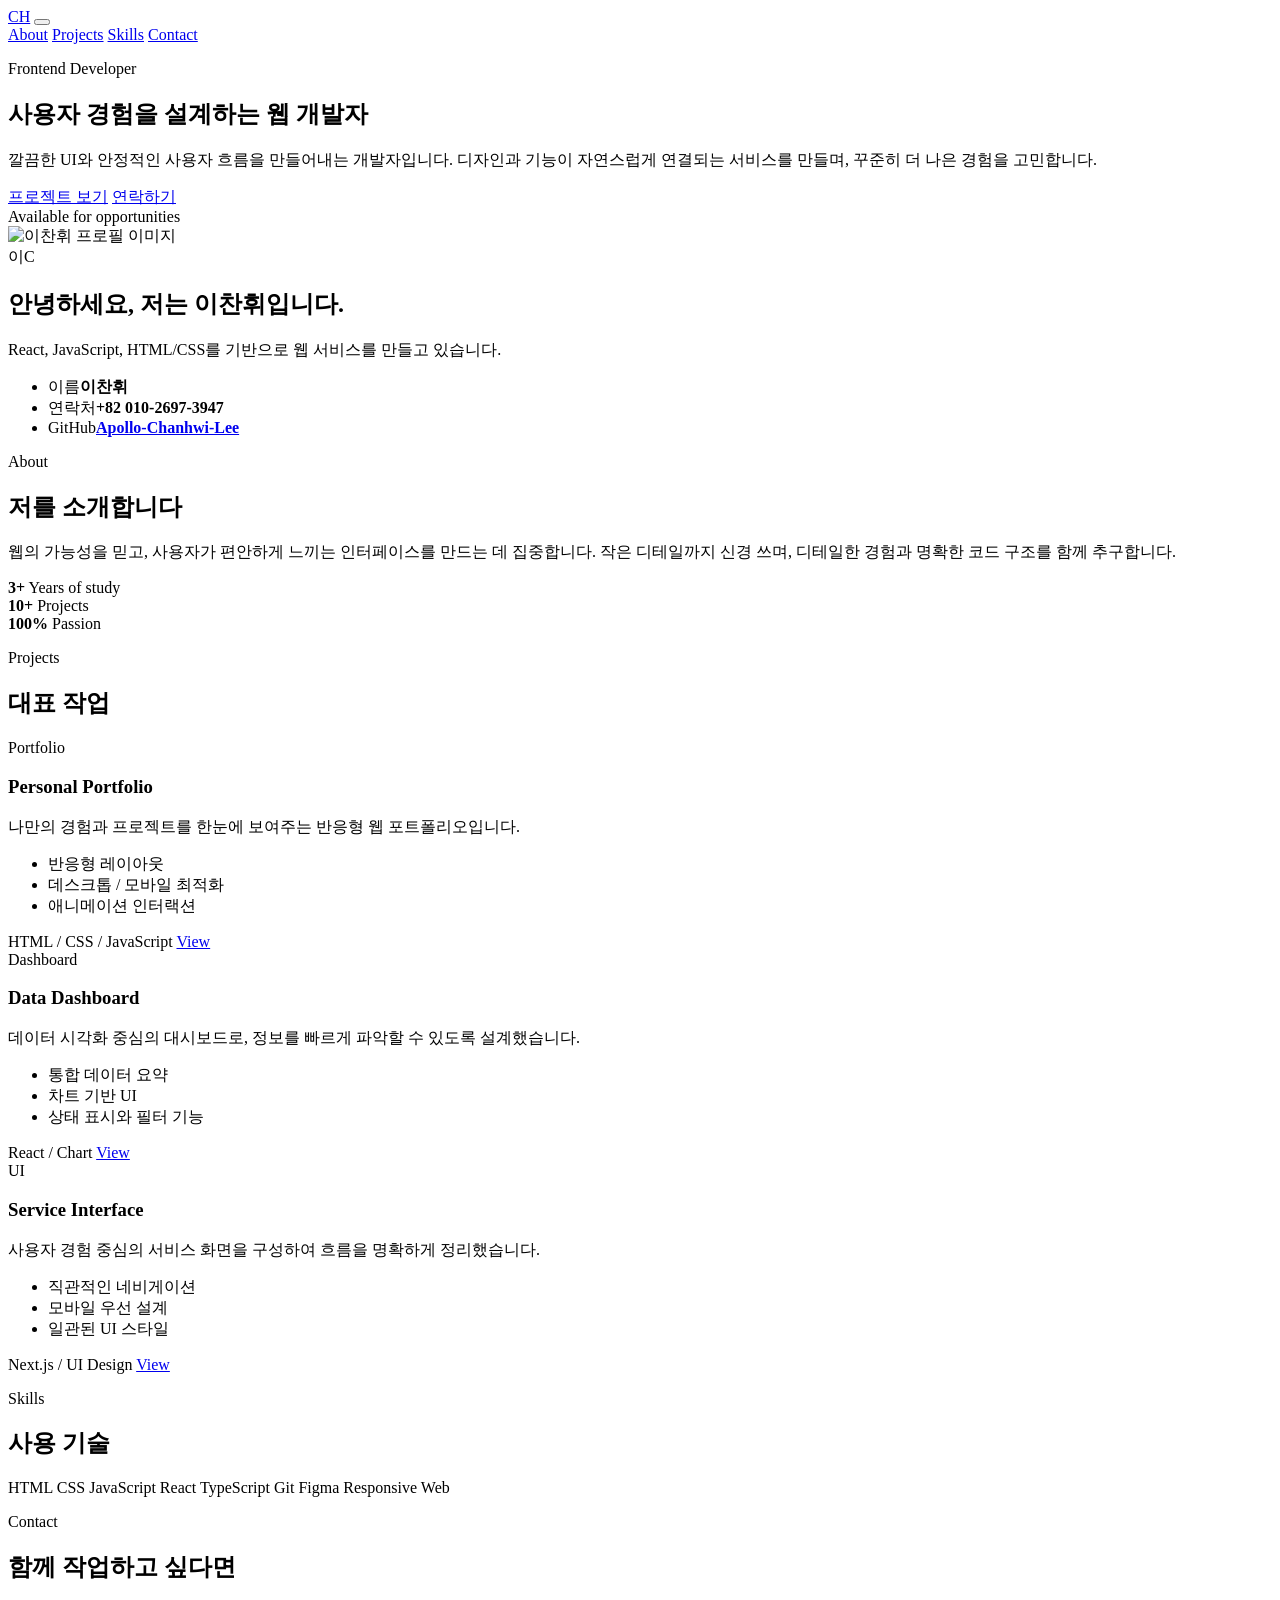
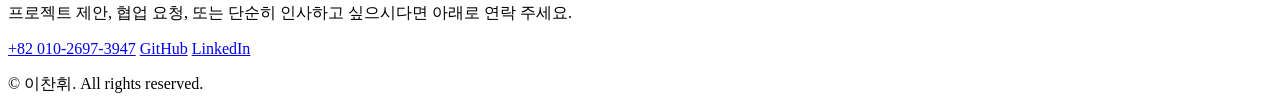
==== index.html @ f0094f94 "Create index.html" ====
<!DOCTYPE html>
<html lang="ko">
  <head>
    <meta charset="UTF-8" />
    <meta name="viewport" content="width=device-width, initial-scale=1.0" />
    <meta name="description" content="이찬휘의 포트폴리오 홈페이지입니다." />
    <title>이찬휘 | Portfolio</title>
    <link rel="stylesheet" href="styles.css" />
  </head>
  <body>
    <div class="background-glow glow-one"></div>
    <div class="background-glow glow-two"></div>

    <header class="site-header">
      <a class="logo" href="#home">CH</a>
      <button class="menu-toggle" aria-label="메뉴 열기" aria-expanded="false">
        <span></span>
        <span></span>
        <span></span>
      </button>
      <nav class="site-nav" aria-label="메인 메뉴">
        <a href="#about">About</a>
        <a href="#projects">Projects</a>
        <a href="#skills">Skills</a>
        <a href="#contact">Contact</a>
      </nav>
    </header>

    <main id="home">
      <section class="hero">
        <div class="hero-content">
          <p class="eyebrow">Frontend Developer</p>
          <h1>사용자 경험을 설계하는 웹 개발자</h1>
          <p class="hero-text">
            깔끔한 UI와 안정적인 사용자 흐름을 만들어내는 개발자입니다.
            디자인과 기능이 자연스럽게 연결되는 서비스를 만들며, 꾸준히 더 나은 경험을 고민합니다.
          </p>
          <div class="hero-actions">
            <a class="btn btn-primary" href="#projects">프로젝트 보기</a>
            <a class="btn btn-secondary" href="#contact">연락하기</a>
          </div>
          <div class="status-pill">Available for opportunities</div>
        </div>

        <aside class="hero-card" aria-label="소개 카드">
          <div class="profile-frame">
            <img class="profile-image" src="assets/profile.svg" alt="이찬휘 프로필 이미지" />
          </div>
          <div class="avatar">이C</div>
          <h2>안녕하세요, 저는 이찬휘입니다.</h2>
          <p>React, JavaScript, HTML/CSS를 기반으로 웹 서비스를 만들고 있습니다.</p>
          <ul class="profile-list">
            <li><span>이름</span><strong>이찬휘</strong></li>
            <li><span>연락처</span><strong>+82 010-2697-3947</strong></li>
            <li><span>GitHub</span><strong><a href="https://github.com/Apollo-Chanhwi-Lee" target="_blank" rel="noreferrer">Apollo-Chanhwi-Lee</a></strong></li>
          </ul>
        </aside>
      </section>

      <section id="about" class="section">
        <div class="section-heading">
          <p class="eyebrow">About</p>
          <h2>저를 소개합니다</h2>
        </div>
        <div class="about-grid">
          <div class="about-card">
            <p>
              웹의 가능성을 믿고, 사용자가 편안하게 느끼는 인터페이스를 만드는 데 집중합니다.
              작은 디테일까지 신경 쓰며, 디테일한 경험과 명확한 코드 구조를 함께 추구합니다.
            </p>
          </div>
          <div class="stats-grid">
            <div>
              <strong>3+</strong>
              <span>Years of study</span>
            </div>
            <div>
              <strong>10+</strong>
              <span>Projects</span>
            </div>
            <div>
              <strong>100%</strong>
              <span>Passion</span>
            </div>
          </div>
        </div>
      </section>

      <section id="projects" class="section">
        <div class="section-heading">
          <p class="eyebrow">Projects</p>
          <h2>대표 작업</h2>
        </div>
        <div class="card-grid">
          <article class="card project-card">
            <div class="project-tag">Portfolio</div>
            <h3>Personal Portfolio</h3>
            <p>나만의 경험과 프로젝트를 한눈에 보여주는 반응형 웹 포트폴리오입니다.</p>
            <ul>
              <li>반응형 레이아웃</li>
              <li>데스크톱 / 모바일 최적화</li>
              <li>애니메이션 인터랙션</li>
            </ul>
            <div class="project-footer">
              <span>HTML / CSS / JavaScript</span>
              <a href="https://github.com/Apollo-Chanhwi-Lee/Portfolio" target="_blank" rel="noreferrer">View</a>
            </div>
          </article>
          <article class="card project-card">
            <div class="project-tag">Dashboard</div>
            <h3>Data Dashboard</h3>
            <p>데이터 시각화 중심의 대시보드로, 정보를 빠르게 파악할 수 있도록 설계했습니다.</p>
            <ul>
              <li>통합 데이터 요약</li>
              <li>차트 기반 UI</li>
              <li>상태 표시와 필터 기능</li>
            </ul>
            <div class="project-footer">
              <span>React / Chart</span>
              <a href="https://github.com/Apollo-Chanhwi-Lee/Portfolio" target="_blank" rel="noreferrer">View</a>
            </div>
          </article>
          <article class="card project-card">
            <div class="project-tag">UI</div>
            <h3>Service Interface</h3>
            <p>사용자 경험 중심의 서비스 화면을 구성하여 흐름을 명확하게 정리했습니다.</p>
            <ul>
              <li>직관적인 네비게이션</li>
              <li>모바일 우선 설계</li>
              <li>일관된 UI 스타일</li>
            </ul>
            <div class="project-footer">
              <span>Next.js / UI Design</span>
              <a href="https://github.com/Apollo-Chanhwi-Lee/Portfolio" target="_blank" rel="noreferrer">View</a>
            </div>
          </article>
        </div>
      </section>

      <section id="skills" class="section">
        <div class="section-heading">
          <p class="eyebrow">Skills</p>
          <h2>사용 기술</h2>
        </div>
        <div class="tag-list">
          <span>HTML</span>
          <span>CSS</span>
          <span>JavaScript</span>
          <span>React</span>
          <span>TypeScript</span>
          <span>Git</span>
          <span>Figma</span>
          <span>Responsive Web</span>
        </div>
      </section>

      <section id="contact" class="section contact-section">
        <div class="section-heading">
          <p class="eyebrow">Contact</p>
          <h2>함께 작업하고 싶다면</h2>
        </div>
        <p class="contact-text">
          프로젝트 제안, 협업 요청, 또는 단순히 인사하고 싶으시다면 아래로 연락 주세요.
        </p>
        <div class="contact-links">
          <a href="tel:+821026973947">+82 010-2697-3947</a>
          <a href="https://github.com/Apollo-Chanhwi-Lee" target="_blank" rel="noreferrer">GitHub</a>
          <a href="https://linkedin.com" target="_blank" rel="noreferrer">LinkedIn</a>
        </div>
      </section>
    </main>

    <footer class="site-footer">
      <p>© <span id="year"></span> 이찬휘. All rights reserved.</p>
    </footer>

    <script src="script.js"></script>
  </body>
</html>
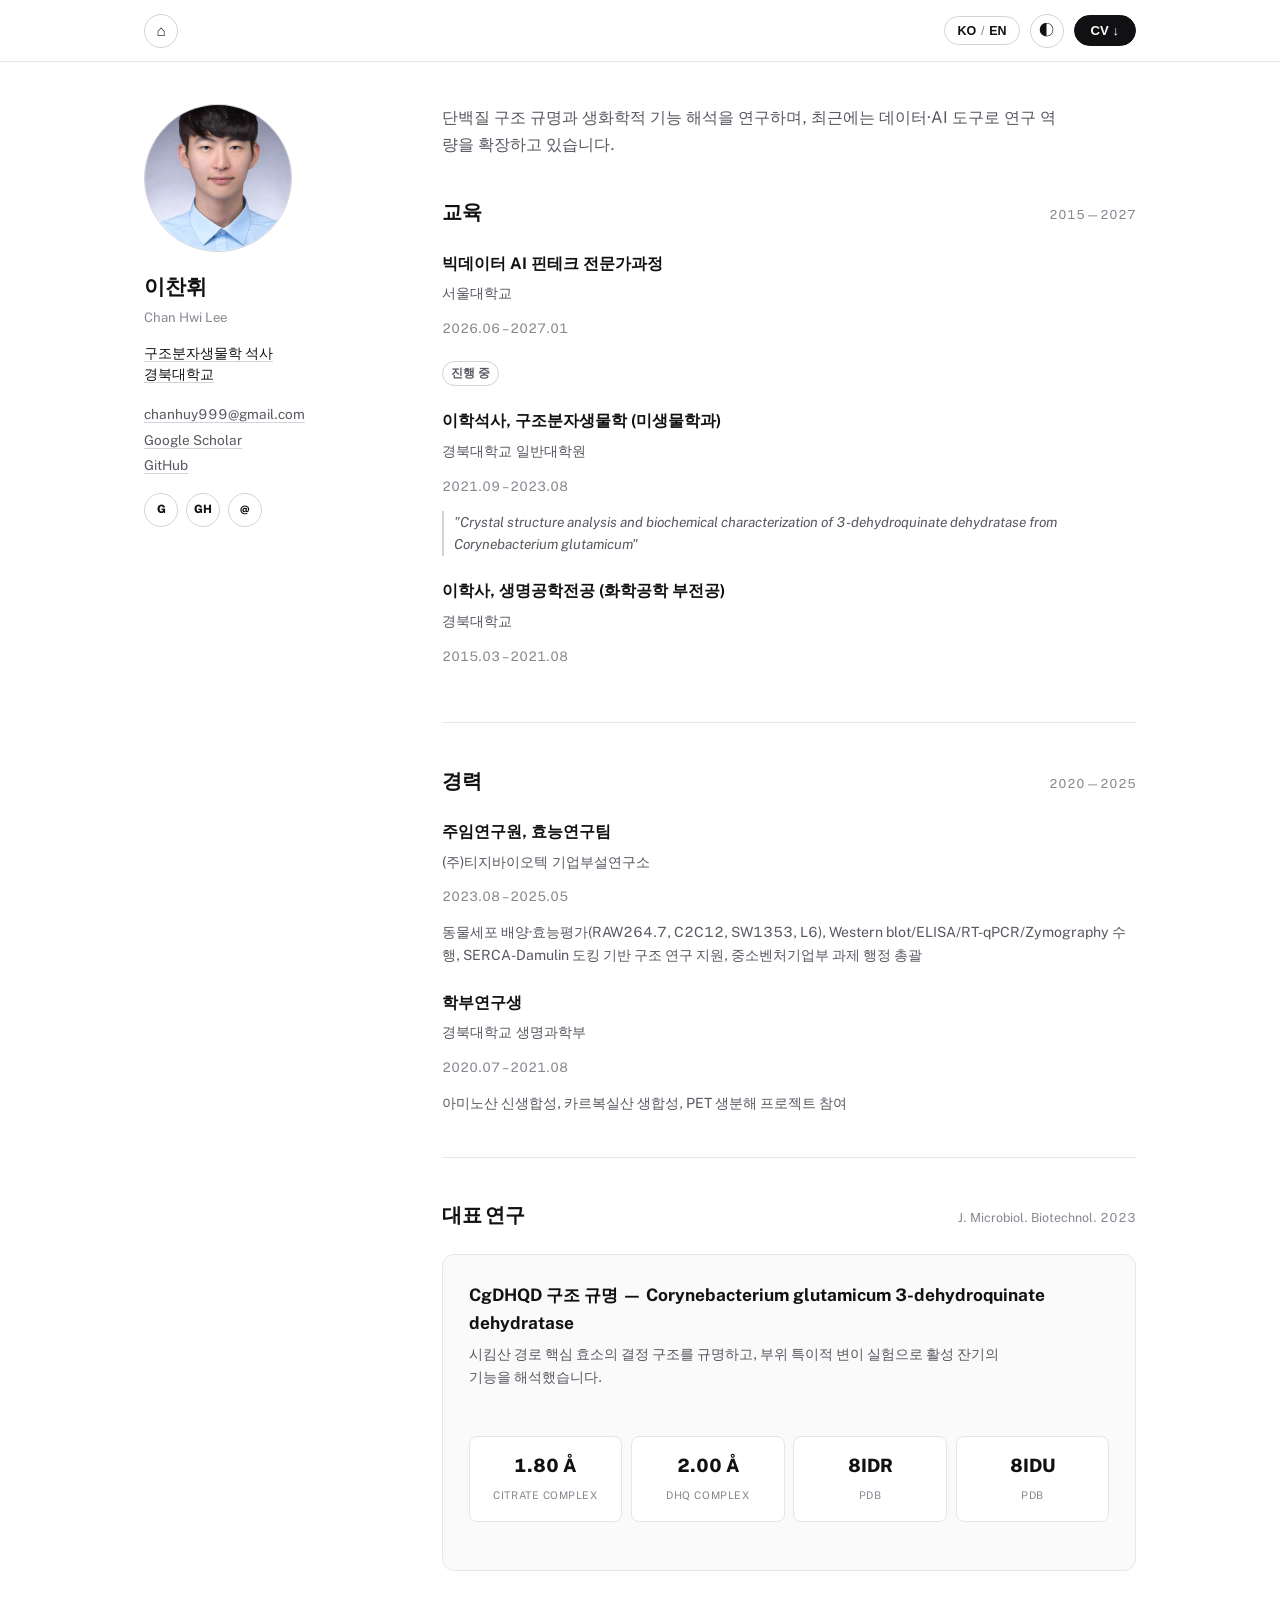
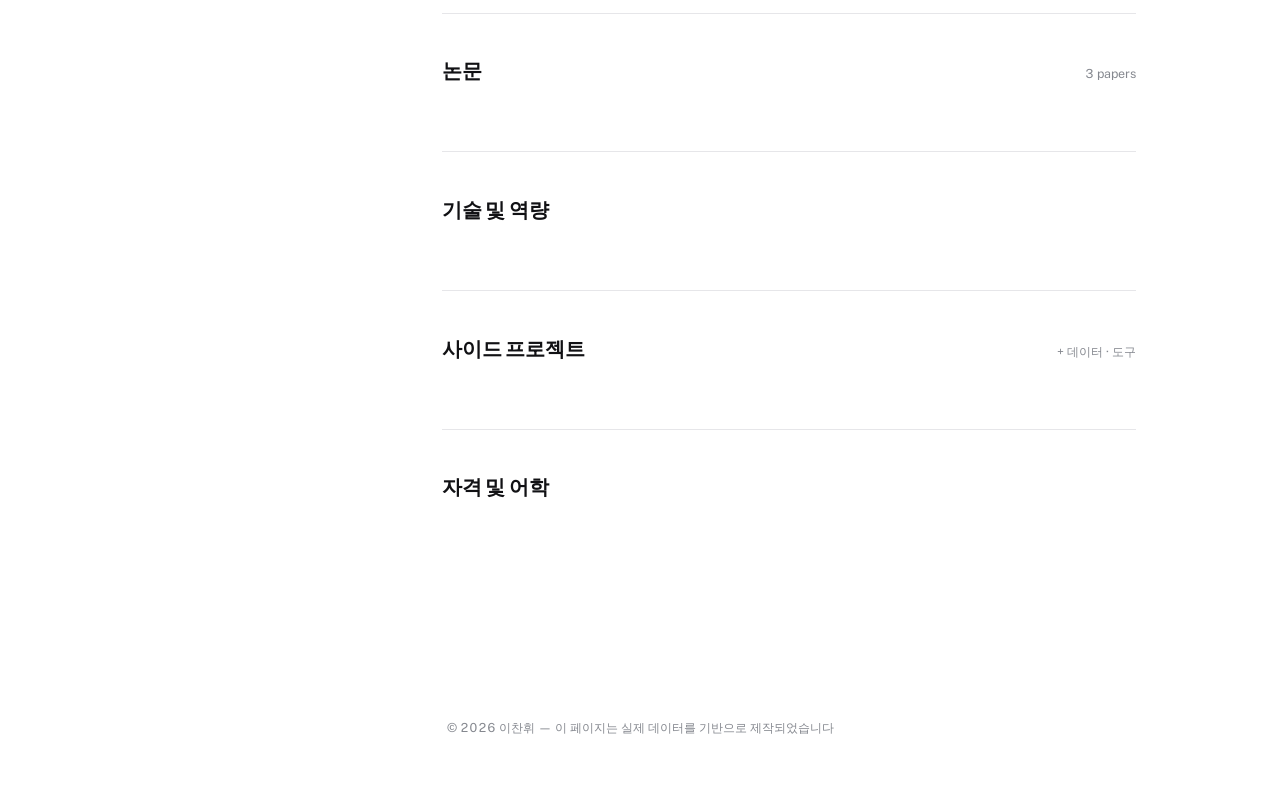
==== commit edc8d7ac: "Rebuild index.html and styles.css as the real black-and-white CV layout Co-Authored-By: Claude Sonne" ====
--- a/index.html
+++ b/index.html
@@ -1,179 +1,140 @@
 <!DOCTYPE html>
 <html lang="ko">
-  <head>
-    <meta charset="UTF-8" />
-    <meta name="viewport" content="width=device-width, initial-scale=1.0" />
-    <meta name="description" content="이찬휘의 포트폴리오 홈페이지입니다." />
-    <title>이찬휘 | Portfolio</title>
-    <link rel="stylesheet" href="styles.css" />
-  </head>
-  <body>
-    <div class="background-glow glow-one"></div>
-    <div class="background-glow glow-two"></div>
+<head>
+  <meta charset="UTF-8" />
+  <meta name="viewport" content="width=device-width, initial-scale=1.0" />
+  <meta name="description" content="이찬휘 — 구조분자생물학 연구자 포트폴리오" />
+  <title>이찬휘 | Chan Hwi Lee</title>
+  <link rel="preconnect" href="https://fonts.googleapis.com">
+  <link rel="preconnect" href="https://fonts.gstatic.com" crossorigin>
+  <link href="https://fonts.googleapis.com/css2?family=Public+Sans:wght@400;500;600;700;800&display=swap" rel="stylesheet">
+  <link rel="stylesheet" href="styles.css" />
+</head>
+<body>
+  <div class="topbar">
+    <div class="topbar-inner">
+      <button class="icon-btn" onclick="window.scrollTo({top:0,behavior:'smooth'})" aria-label="Top">⌂</button>
+      <div class="topnav-right">
+        <button class="lang-toggle" id="langToggle">
+          <span id="langKo">KO</span><span class="dim">/</span><span id="langEn">EN</span>
+        </button>
+        <button class="icon-btn" id="themeToggle" aria-label="Toggle theme">◐</button>
+        <button class="btn-cv" onclick="window.print()" data-i18n="nav.cv">CV ↓</button>
+      </div>
+    </div>
+  </div>
 
-    <header class="site-header">
-      <a class="logo" href="#home">CH</a>
-      <button class="menu-toggle" aria-label="메뉴 열기" aria-expanded="false">
-        <span></span>
-        <span></span>
-        <span></span>
-      </button>
-      <nav class="site-nav" aria-label="메인 메뉴">
-        <a href="#about">About</a>
-        <a href="#projects">Projects</a>
-        <a href="#skills">Skills</a>
-        <a href="#contact">Contact</a>
-      </nav>
-    </header>
+  <div class="page">
+    <aside class="sidebar">
+      <div class="photo-wrap">
+        <img src="assets/photo.jpg" alt="Chan Hwi Lee" />
+      </div>
+      <h1 class="sb-name" data-i18n="hero.name">이찬휘</h1>
+      <p class="sb-name-en">Chan Hwi Lee</p>
 
-    <main id="home">
-      <section class="hero">
-        <div class="hero-content">
-          <p class="eyebrow">Frontend Developer</p>
-          <h1>사용자 경험을 설계하는 웹 개발자</h1>
-          <p class="hero-text">
-            깔끔한 UI와 안정적인 사용자 흐름을 만들어내는 개발자입니다.
-            디자인과 기능이 자연스럽게 연결되는 서비스를 만들며, 꾸준히 더 나은 경험을 고민합니다.
-          </p>
-          <div class="hero-actions">
-            <a class="btn btn-primary" href="#projects">프로젝트 보기</a>
-            <a class="btn btn-secondary" href="#contact">연락하기</a>
-          </div>
-          <div class="status-pill">Available for opportunities</div>
+      <div class="sb-block">
+        <p class="sb-line" data-i18n="hero.role1">구조분자생물학 석사</p>
+        <p class="sb-line" data-i18n="hero.role2">경북대학교</p>
+      </div>
+
+      <div class="sb-contact">
+        <a href="mailto:chanhuy999@gmail.com">chanhuy999@gmail.com</a>
+        <a href="https://scholar.google.com/citations?hl=ko&user=_7ZSTOgAAAAJ" target="_blank" rel="noreferrer">Google Scholar</a>
+        <a href="https://github.com/Apollo-Chanhwi-Lee" target="_blank" rel="noreferrer">GitHub</a>
+      </div>
+
+      <div class="social-row">
+        <a class="social-btn" href="https://scholar.google.com/citations?hl=ko&user=_7ZSTOgAAAAJ" target="_blank" rel="noreferrer" aria-label="Google Scholar">G</a>
+        <a class="social-btn" href="https://github.com/Apollo-Chanhwi-Lee" target="_blank" rel="noreferrer" aria-label="GitHub">GH</a>
+        <a class="social-btn" href="mailto:chanhuy999@gmail.com" aria-label="Email">@</a>
+      </div>
+    </aside>
+
+    <main class="content">
+      <p class="intro" data-i18n="hero.tagline">단백질 구조 규명과 생화학적 기능 해석을 연구하며, 최근에는 데이터·AI 도구로 연구 역량을 확장하고 있습니다.</p>
+
+      <section class="block" id="education">
+        <div class="section-head"><h2 data-i18n="edu.title">교육</h2><span class="section-note">2015 — 2027</span></div>
+
+        <div class="entry">
+          <h3 data-i18n="edu.snu.degree">빅데이터 AI 핀테크 전문가과정</h3>
+          <p class="org" data-i18n="edu.snu.org">서울대학교</p>
+          <p class="period">2026.06 – 2027.01</p>
+          <span class="pill-tag" data-i18n="edu.snu.tag">진행 중</span>
         </div>
 
-        <aside class="hero-card" aria-label="소개 카드">
-          <div class="profile-frame">
-            <img class="profile-image" src="assets/profile.svg" alt="이찬휘 프로필 이미지" />
-          </div>
-          <div class="avatar">이C</div>
-          <h2>안녕하세요, 저는 이찬휘입니다.</h2>
-          <p>React, JavaScript, HTML/CSS를 기반으로 웹 서비스를 만들고 있습니다.</p>
-          <ul class="profile-list">
-            <li><span>이름</span><strong>이찬휘</strong></li>
-            <li><span>연락처</span><strong>+82 010-2697-3947</strong></li>
-            <li><span>GitHub</span><strong><a href="https://github.com/Apollo-Chanhwi-Lee" target="_blank" rel="noreferrer">Apollo-Chanhwi-Lee</a></strong></li>
-          </ul>
-        </aside>
-      </section>
+        <div class="entry">
+          <h3 data-i18n="edu.ms.degree">이학석사, 구조분자생물학 (미생물학과)</h3>
+          <p class="org" data-i18n="edu.ms.org">경북대학교 일반대학원</p>
+          <p class="period">2021.09 – 2023.08</p>
+          <p class="thesis" data-i18n="edu.ms.thesis">"Crystal structure analysis and biochemical characterization of 3-dehydroquinate dehydratase from Corynebacterium glutamicum"</p>
+        </div>
 
-      <section id="about" class="section">
-        <div class="section-heading">
-          <p class="eyebrow">About</p>
-          <h2>저를 소개합니다</h2>
-        </div>
-        <div class="about-grid">
-          <div class="about-card">
-            <p>
-              웹의 가능성을 믿고, 사용자가 편안하게 느끼는 인터페이스를 만드는 데 집중합니다.
-              작은 디테일까지 신경 쓰며, 디테일한 경험과 명확한 코드 구조를 함께 추구합니다.
-            </p>
-          </div>
-          <div class="stats-grid">
-            <div>
-              <strong>3+</strong>
-              <span>Years of study</span>
-            </div>
-            <div>
-              <strong>10+</strong>
-              <span>Projects</span>
-            </div>
-            <div>
-              <strong>100%</strong>
-              <span>Passion</span>
-            </div>
-          </div>
+        <div class="entry">
+          <h3 data-i18n="edu.bs.degree">이학사, 생명공학전공 (화학공학 부전공)</h3>
+          <p class="org" data-i18n="edu.bs.org">경북대학교</p>
+          <p class="period">2015.03 – 2021.08</p>
         </div>
       </section>
 
-      <section id="projects" class="section">
-        <div class="section-heading">
-          <p class="eyebrow">Projects</p>
-          <h2>대표 작업</h2>
+      <section class="block" id="experience">
+        <div class="section-head"><h2 data-i18n="exp.title">경력</h2><span class="section-note">2020 — 2025</span></div>
+
+        <div class="entry">
+          <h3 data-i18n="exp.tg.role">주임연구원, 효능연구팀</h3>
+          <p class="org" data-i18n="exp.tg.org">(주)티지바이오텍 기업부설연구소</p>
+          <p class="period">2023.08 – 2025.05</p>
+          <p class="detail" data-i18n="exp.tg.detail">동물세포 배양·효능평가(RAW264.7, C2C12, SW1353, L6), Western blot/ELISA/RT-qPCR/Zymography 수행, SERCA-Damulin 도킹 기반 구조 연구 지원, 중소벤처기업부 과제 행정 총괄</p>
         </div>
-        <div class="card-grid">
-          <article class="card project-card">
-            <div class="project-tag">Portfolio</div>
-            <h3>Personal Portfolio</h3>
-            <p>나만의 경험과 프로젝트를 한눈에 보여주는 반응형 웹 포트폴리오입니다.</p>
-            <ul>
-              <li>반응형 레이아웃</li>
-              <li>데스크톱 / 모바일 최적화</li>
-              <li>애니메이션 인터랙션</li>
-            </ul>
-            <div class="project-footer">
-              <span>HTML / CSS / JavaScript</span>
-              <a href="https://github.com/Apollo-Chanhwi-Lee/Portfolio" target="_blank" rel="noreferrer">View</a>
-            </div>
-          </article>
-          <article class="card project-card">
-            <div class="project-tag">Dashboard</div>
-            <h3>Data Dashboard</h3>
-            <p>데이터 시각화 중심의 대시보드로, 정보를 빠르게 파악할 수 있도록 설계했습니다.</p>
-            <ul>
-              <li>통합 데이터 요약</li>
-              <li>차트 기반 UI</li>
-              <li>상태 표시와 필터 기능</li>
-            </ul>
-            <div class="project-footer">
-              <span>React / Chart</span>
-              <a href="https://github.com/Apollo-Chanhwi-Lee/Portfolio" target="_blank" rel="noreferrer">View</a>
-            </div>
-          </article>
-          <article class="card project-card">
-            <div class="project-tag">UI</div>
-            <h3>Service Interface</h3>
-            <p>사용자 경험 중심의 서비스 화면을 구성하여 흐름을 명확하게 정리했습니다.</p>
-            <ul>
-              <li>직관적인 네비게이션</li>
-              <li>모바일 우선 설계</li>
-              <li>일관된 UI 스타일</li>
-            </ul>
-            <div class="project-footer">
-              <span>Next.js / UI Design</span>
-              <a href="https://github.com/Apollo-Chanhwi-Lee/Portfolio" target="_blank" rel="noreferrer">View</a>
-            </div>
-          </article>
+
+        <div class="entry">
+          <h3 data-i18n="exp.knu.role">학부연구생</h3>
+          <p class="org" data-i18n="exp.knu.org">경북대학교 생명과학부</p>
+          <p class="period">2020.07 – 2021.08</p>
+          <p class="detail" data-i18n="exp.knu.detail">아미노산 신생합성, 카르복실산 생합성, PET 생분해 프로젝트 참여</p>
         </div>
       </section>
 
-      <section id="skills" class="section">
-        <div class="section-heading">
-          <p class="eyebrow">Skills</p>
-          <h2>사용 기술</h2>
-        </div>
-        <div class="tag-list">
-          <span>HTML</span>
-          <span>CSS</span>
-          <span>JavaScript</span>
-          <span>React</span>
-          <span>TypeScript</span>
-          <span>Git</span>
-          <span>Figma</span>
-          <span>Responsive Web</span>
+      <section class="block" id="research">
+        <div class="section-head"><h2 data-i18n="research.title">대표 연구</h2><span class="section-note">J. Microbiol. Biotechnol. 2023</span></div>
+        <div class="research-card">
+          <h3 class="research-title" data-i18n="research.name">CgDHQD 구조 규명 — Corynebacterium glutamicum 3-dehydroquinate dehydratase</h3>
+          <p class="research-sub" data-i18n="research.sub">시킴산 경로 핵심 효소의 결정 구조를 규명하고, 부위 특이적 변이 실험으로 활성 잔기의 기능을 해석했습니다.</p>
+          <div class="pipeline" id="pipeline"></div>
+          <div class="stat-row">
+            <div class="stat"><span class="stat-value">1.80 Å</span><span class="stat-label" data-i18n="research.stat.citrate">Citrate complex</span></div>
+            <div class="stat"><span class="stat-value">2.00 Å</span><span class="stat-label" data-i18n="research.stat.dhq">DHQ complex</span></div>
+            <div class="stat"><span class="stat-value">8IDR</span><span class="stat-label">PDB</span></div>
+            <div class="stat"><span class="stat-value">8IDU</span><span class="stat-label">PDB</span></div>
+          </div>
+          <ul class="finding-list" id="findingList"></ul>
         </div>
       </section>
 
-      <section id="contact" class="section contact-section">
-        <div class="section-heading">
-          <p class="eyebrow">Contact</p>
-          <h2>함께 작업하고 싶다면</h2>
-        </div>
-        <p class="contact-text">
-          프로젝트 제안, 협업 요청, 또는 단순히 인사하고 싶으시다면 아래로 연락 주세요.
-        </p>
-        <div class="contact-links">
-          <a href="tel:+821026973947">+82 010-2697-3947</a>
-          <a href="https://github.com/Apollo-Chanhwi-Lee" target="_blank" rel="noreferrer">GitHub</a>
-          <a href="https://linkedin.com" target="_blank" rel="noreferrer">LinkedIn</a>
-        </div>
+      <section class="block" id="publications">
+        <div class="section-head"><h2 data-i18n="pub.title">논문</h2><span class="section-note">3 papers</span></div>
+        <div id="pubList"></div>
+      </section>
+
+      <section class="block" id="skills">
+        <div class="section-head"><h2 data-i18n="skills.title">기술 및 역량</h2></div>
+        <div class="skill-grid" id="skillGrid"></div>
+      </section>
+
+      <section class="block" id="projects">
+        <div class="section-head"><h2 data-i18n="projects.title">사이드 프로젝트</h2><span class="section-note" data-i18n="projects.note">+ 데이터 · 도구</span></div>
+        <div class="project-grid" id="projectGrid"></div>
+      </section>
+
+      <section class="block" id="certs">
+        <div class="section-head"><h2 data-i18n="certs.title">자격 및 어학</h2></div>
+        <div class="cert-grid" id="certGrid"></div>
       </section>
     </main>
+  </div>
 
-    <footer class="site-footer">
-      <p>© <span id="year"></span> 이찬휘. All rights reserved.</p>
-    </footer>
+  <footer><p data-i18n="footer.note">© 2026 이찬휘 — 이 페이지는 실제 데이터를 기반으로 제작되었습니다</p></footer>
 
-    <script src="script.js"></script>
-  </body>
+  <script src="script.js"></script>
+</body>
 </html>
--- a/styles.css
+++ b/styles.css
@@ -0,0 +1,305 @@
+:root {
+  --paper: #ffffff;
+  --surface: #ffffff;
+  --surface-2: #fafafa;
+  --ink: #111114;
+  --muted: #55585f;
+  --muted-2: #85888f;
+  --border: #e6e6e9;
+  --border-strong: #d2d3d8;
+  --shadow: 0 1px 2px rgba(0, 0, 0, 0.04);
+
+  --tag-a-bg: #e8edfb;
+  --tag-a-ink: #2b4c9b;
+  --tag-b-bg: #fdeaf0;
+  --tag-b-ink: #ad2a5d;
+  --tag-c-bg: #fdf1e2;
+  --tag-c-ink: #a3661a;
+
+  --font-body: "Public Sans", "Noto Sans KR", -apple-system, BlinkMacSystemFont, "Segoe UI", sans-serif;
+}
+
+@media (prefers-color-scheme: dark) {
+  :root:not([data-theme="light"]) {
+    --paper: #0b0b0d;
+    --surface: #111114;
+    --surface-2: #16171b;
+    --ink: #f1f1f3;
+    --muted: #a8abb3;
+    --muted-2: #7d8088;
+    --border: #26272c;
+    --border-strong: #35363c;
+    --shadow: 0 1px 2px rgba(0, 0, 0, 0.4);
+
+    --tag-a-bg: #1b2740;
+    --tag-a-ink: #9db3ea;
+    --tag-b-bg: #3a1c28;
+    --tag-b-ink: #ec9cb6;
+    --tag-c-bg: #372a15;
+    --tag-c-ink: #e3b877;
+  }
+}
+
+:root[data-theme="dark"] {
+  --paper: #0b0b0d;
+  --surface: #111114;
+  --surface-2: #16171b;
+  --ink: #f1f1f3;
+  --muted: #a8abb3;
+  --muted-2: #7d8088;
+  --border: #26272c;
+  --border-strong: #35363c;
+  --shadow: 0 1px 2px rgba(0, 0, 0, 0.4);
+
+  --tag-a-bg: #1b2740;
+  --tag-a-ink: #9db3ea;
+  --tag-b-bg: #3a1c28;
+  --tag-b-ink: #ec9cb6;
+  --tag-c-bg: #372a15;
+  --tag-c-ink: #e3b877;
+}
+
+* { box-sizing: border-box; }
+html { scroll-behavior: smooth; }
+
+body {
+  margin: 0;
+  background: var(--paper);
+  color: var(--ink);
+  font-family: var(--font-body);
+  line-height: 1.65;
+  font-feature-settings: "tnum" 1;
+  -webkit-font-smoothing: antialiased;
+}
+
+a { color: inherit; }
+
+.topbar {
+  position: sticky;
+  top: 0;
+  z-index: 20;
+  background: color-mix(in srgb, var(--paper) 90%, transparent);
+  backdrop-filter: blur(10px);
+  border-bottom: 1px solid var(--border);
+}
+
+.topbar-inner {
+  max-width: 1040px;
+  margin: 0 auto;
+  padding: 0.85rem 1.5rem;
+  display: flex;
+  justify-content: space-between;
+  align-items: center;
+  gap: 1rem;
+}
+
+.icon-btn {
+  width: 34px;
+  height: 34px;
+  border-radius: 50%;
+  border: 1px solid var(--border-strong);
+  background: var(--surface);
+  display: inline-flex;
+  align-items: center;
+  justify-content: center;
+  cursor: pointer;
+  color: var(--ink);
+  font-size: 0.95rem;
+  flex: none;
+}
+
+.icon-btn:hover { border-color: var(--ink); }
+
+.topnav-right { display: flex; align-items: center; gap: 0.6rem; }
+
+.lang-toggle {
+  font-size: 0.78rem;
+  font-weight: 600;
+  border: 1px solid var(--border-strong);
+  background: var(--surface);
+  color: var(--ink);
+  border-radius: 999px;
+  padding: 0.4rem 0.8rem;
+  cursor: pointer;
+  display: flex;
+  gap: 0.3rem;
+}
+.lang-toggle .dim { color: var(--muted-2); font-weight: 400; }
+
+.btn-cv {
+  background: var(--ink);
+  color: var(--paper);
+  border: 1px solid var(--ink);
+  border-radius: 999px;
+  padding: 0.42rem 1rem;
+  font-size: 0.82rem;
+  font-weight: 700;
+  cursor: pointer;
+  display: inline-flex;
+  align-items: center;
+  gap: 0.4rem;
+}
+.btn-cv:hover { opacity: 0.85; }
+
+.page {
+  max-width: 1040px;
+  margin: 0 auto;
+  padding: 2.6rem 1.5rem 4rem;
+  display: grid;
+  grid-template-columns: 250px 1fr;
+  gap: 3rem;
+  align-items: start;
+}
+
+.sidebar { position: sticky; top: 5rem; }
+
+.photo-wrap {
+  width: 148px;
+  height: 148px;
+  border-radius: 50%;
+  overflow: hidden;
+  border: 1px solid var(--border-strong);
+  margin-bottom: 1.1rem;
+}
+
+.photo-wrap img { width: 100%; height: 100%; object-fit: cover; display: block; }
+
+.sb-name { font-size: 1.34rem; font-weight: 800; margin: 0 0 0.15rem; letter-spacing: -0.01em; }
+.sb-name-en { font-size: 0.82rem; color: var(--muted-2); margin: 0 0 0.9rem; }
+
+.sb-line {
+  font-size: 0.88rem;
+  line-height: 1.5;
+  margin: 0;
+  text-decoration: underline;
+  text-decoration-color: var(--border-strong);
+  text-underline-offset: 3px;
+}
+
+.sb-block { margin-bottom: 1.1rem; }
+
+.sb-contact { display: flex; flex-direction: column; gap: 0.2rem; margin-bottom: 1rem; }
+.sb-contact a {
+  font-size: 0.85rem;
+  color: var(--muted);
+  text-decoration: underline;
+  text-decoration-color: var(--border-strong);
+  text-underline-offset: 3px;
+}
+.sb-contact a:hover { color: var(--ink); text-decoration-color: var(--ink); }
+
+.social-row { display: flex; gap: 0.5rem; }
+
+.social-btn {
+  width: 34px;
+  height: 34px;
+  border-radius: 50%;
+  border: 1px solid var(--border-strong);
+  display: inline-flex;
+  align-items: center;
+  justify-content: center;
+  font-size: 0.72rem;
+  font-weight: 800;
+  text-decoration: none;
+  color: var(--ink);
+}
+.social-btn:hover { border-color: var(--ink); background: var(--surface-2); }
+
+.content { min-width: 0; }
+
+section.block { padding-bottom: 2.6rem; margin-bottom: 2.6rem; border-bottom: 1px solid var(--border); }
+section.block:last-child { border-bottom: none; }
+
+.section-head { display: flex; align-items: baseline; justify-content: space-between; margin-bottom: 1.3rem; }
+.section-head h2 { font-size: 1.28rem; font-weight: 800; margin: 0; letter-spacing: -0.01em; }
+.section-note { font-size: 0.78rem; color: var(--muted-2); }
+
+.entry { margin-bottom: 1.4rem; }
+.entry:last-child { margin-bottom: 0; }
+.entry h3 { font-size: 1rem; font-weight: 700; margin: 0 0 0.25rem; }
+.entry .org { font-size: 0.9rem; color: var(--muted); margin: 0 0 0.35rem; }
+.entry .period { font-size: 0.82rem; color: var(--muted-2); }
+.entry .detail { font-size: 0.88rem; color: var(--muted); margin: 0.35rem 0 0; }
+.entry .thesis {
+  font-style: italic;
+  font-size: 0.86rem;
+  color: var(--muted);
+  border-left: 2px solid var(--border-strong);
+  padding-left: 0.65rem;
+  margin-top: 0.5rem;
+}
+
+.pill-tag {
+  display: inline-block;
+  font-size: 0.72rem;
+  font-weight: 700;
+  padding: 0.14rem 0.5rem;
+  border-radius: 999px;
+  border: 1px solid var(--border-strong);
+  color: var(--muted);
+  margin-top: 0.5rem;
+}
+
+.research-card { background: var(--surface-2); border: 1px solid var(--border); border-radius: 12px; padding: 1.6rem; }
+.research-title { font-size: 1.08rem; font-weight: 700; margin: 0 0 0.35rem; }
+.research-sub { font-size: 0.88rem; color: var(--muted); margin: 0 0 1.4rem; max-width: 60ch; }
+
+.pipeline { display: grid; grid-template-columns: repeat(6, 1fr); gap: 0.55rem; margin-bottom: 1.5rem; }
+.pipe-step { border: 1px solid var(--border); background: var(--surface); border-radius: 8px; padding: 0.6rem 0.5rem; }
+.pipe-num { font-size: 0.68rem; color: var(--muted-2); font-weight: 700; display: block; margin-bottom: 0.25rem; }
+.pipe-label { font-size: 0.76rem; font-weight: 600; line-height: 1.3; }
+
+.stat-row { display: grid; grid-template-columns: repeat(4, 1fr); gap: 0.55rem; margin-bottom: 1.4rem; }
+.stat { text-align: center; padding: 0.85rem 0.4rem; background: var(--surface); border-radius: 8px; border: 1px solid var(--border); }
+.stat-value { font-size: 1.15rem; font-weight: 800; display: block; }
+.stat-label { font-size: 0.66rem; color: var(--muted-2); text-transform: uppercase; letter-spacing: 0.05em; margin-top: 0.2rem; }
+
+.finding-list { margin: 0; padding-left: 1.1rem; font-size: 0.88rem; color: var(--muted); }
+.finding-list li { margin-bottom: 0.4rem; }
+.finding-list strong { color: var(--ink); }
+
+.pub-item { margin-bottom: 1.35rem; font-size: 0.92rem; }
+.pub-item:last-child { margin-bottom: 0; }
+.pub-bracket { font-weight: 700; color: var(--muted-2); }
+.pub-title { text-decoration: underline; text-decoration-color: var(--border-strong); text-underline-offset: 2px; }
+a.pub-title:hover { text-decoration-color: var(--ink); }
+.pub-authors { color: var(--muted); }
+.pub-venue { font-style: italic; color: var(--muted); }
+
+.pub-badges { margin-top: 0.4rem; display: flex; gap: 0.4rem; flex-wrap: wrap; align-items: center; }
+.badge { font-size: 0.7rem; font-weight: 700; padding: 0.14rem 0.48rem; border-radius: 999px; }
+.badge.tag-a { background: var(--tag-a-bg); color: var(--tag-a-ink); }
+.badge.tag-b { background: var(--tag-b-bg); color: var(--tag-b-ink); }
+.badge.tag-c { background: var(--tag-c-bg); color: var(--tag-c-ink); }
+.badge.doi { background: transparent; border: 1px solid var(--border-strong); color: var(--muted); text-decoration: none; }
+.badge.doi:hover { border-color: var(--ink); color: var(--ink); }
+
+.skill-grid { display: grid; grid-template-columns: repeat(3, 1fr); gap: 1.3rem; }
+.skill-group h3 { font-size: 0.76rem; text-transform: uppercase; letter-spacing: 0.06em; color: var(--muted-2); margin: 0 0 0.6rem; font-weight: 700; }
+.skill-items { display: flex; flex-wrap: wrap; gap: 0.4rem; }
+.skill-chip { font-size: 0.8rem; border: 1px solid var(--border); border-radius: 999px; padding: 0.28rem 0.65rem; }
+
+.project-grid { display: grid; grid-template-columns: repeat(2, 1fr); gap: 0.9rem; }
+.project-card { border: 1px solid var(--border); border-radius: 10px; padding: 1.1rem; }
+.project-card h3 { font-size: 0.95rem; margin: 0 0 0.3rem; }
+.project-card p { font-size: 0.84rem; color: var(--muted); margin: 0 0 0.6rem; }
+.project-tech { font-size: 0.72rem; color: var(--muted-2); font-weight: 600; }
+
+.cert-grid { display: grid; grid-template-columns: 1fr 1fr; gap: 0.8rem 1.5rem; }
+.cert-item { display: flex; justify-content: space-between; font-size: 0.86rem; border-bottom: 1px dotted var(--border-strong); padding-bottom: 0.4rem; }
+.cert-item span:last-child { color: var(--muted-2); font-size: 0.78rem; }
+
+.intro { font-size: 1.02rem; color: var(--muted); max-width: 62ch; margin: 0 0 2.4rem; }
+
+footer { text-align: center; padding: 2rem 0 3rem; }
+footer p { font-size: 0.78rem; color: var(--muted-2); }
+
+@media (max-width: 760px) {
+  .page { grid-template-columns: 1fr; }
+  .sidebar { position: static; display: flex; flex-direction: column; align-items: flex-start; }
+  .pipeline { grid-template-columns: repeat(3, 1fr); }
+  .stat-row { grid-template-columns: repeat(2, 1fr); }
+  .skill-grid { grid-template-columns: 1fr; }
+  .project-grid { grid-template-columns: 1fr; }
+  .cert-grid { grid-template-columns: 1fr; }
+}
